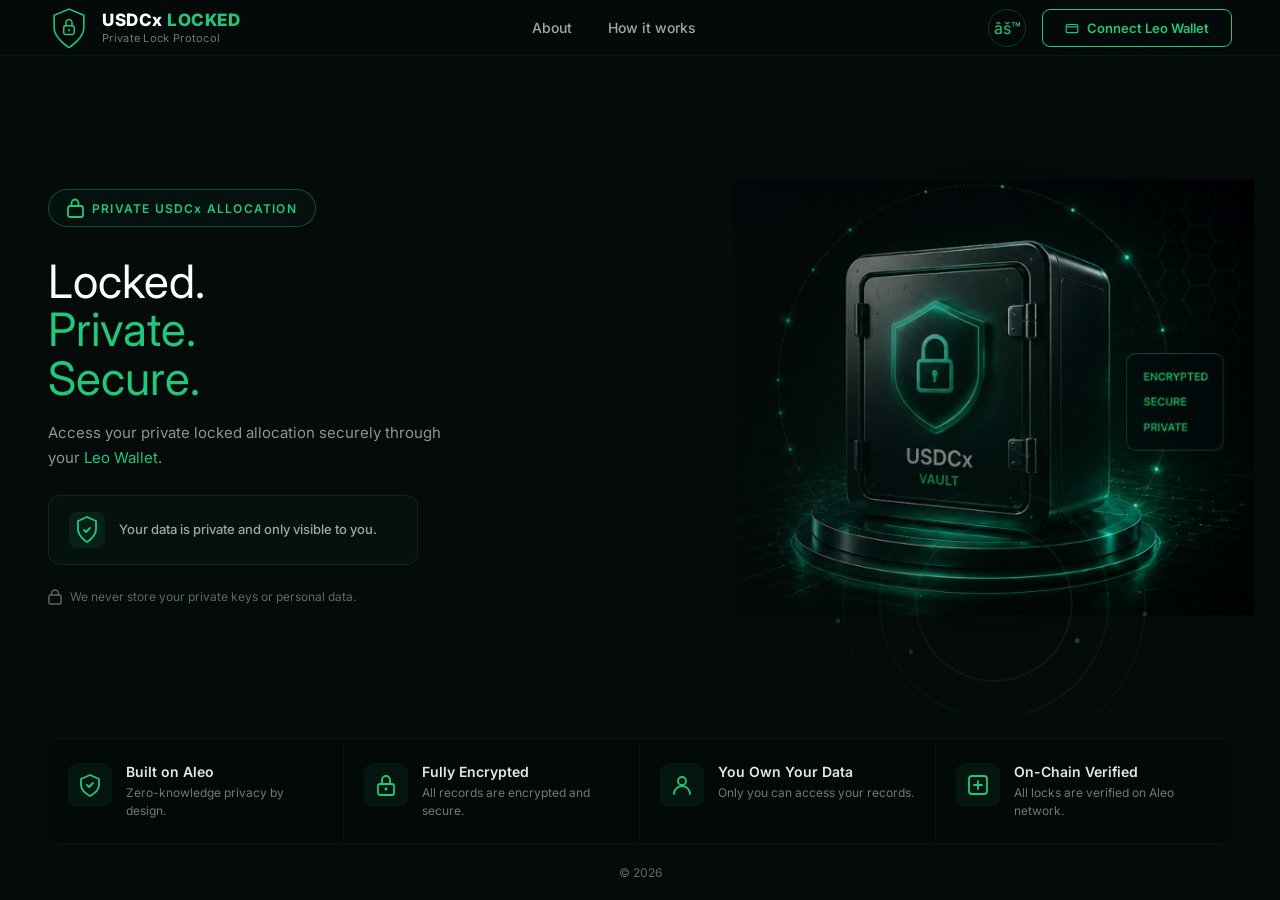
==== index.html @ 75bfa1ba "Initial USDCx LOCKED website" ====
﻿<!DOCTYPE html>
<html lang="en">
<head>
<meta charset="UTF-8">
<meta name="viewport" content="width=device-width, initial-scale=1.0, maximum-scale=1.0">
<title>USDCx LOCKED - Private Lock Protocol</title>
<link rel="preconnect" href="https://fonts.googleapis.com">
<link href="https://fonts.googleapis.com/css2?family=Inter:wght@400;500;600;700;800;900&display=swap" rel="stylesheet">
<style>
*{margin:0;padding:0;box-sizing:border-box}
html{scrollbar-width:thin;scrollbar-color:#1a2a24 #050a0b}
body{background:#050a0b;color:#c8d1ce;font-family:"Inter",sans-serif;overflow-x:hidden;min-height:100vh;display:flex;flex-direction:column;-webkit-font-smoothing:antialiased}
a{text-decoration:none;color:inherit}

/* ====== HEADER DESKTOP ====== */
.hdr{display:flex;align-items:center;justify-content:space-between;padding:0 48px;height:56px;border-bottom:1px solid rgba(34,199,122,.08);background:rgba(5,10,11,.92);backdrop-filter:blur(10px);position:sticky;top:0;z-index:50}
.hdr-left{display:flex;align-items:center;gap:12px}
.hdr-logo{width:42px;height:42px;color:#22c77a;flex-shrink:0}
.hdr-logo svg{width:42px;height:48px;display:block}
.hdr-brand h1{font-size:17px;font-weight:800;color:#fff;letter-spacing:.5px;line-height:1.2}
.hdr-brand h1 span{color:#22c77a}
.hdr-brand p{font-size:11px;color:#6b7b75;letter-spacing:.3px}
.hdr-nav{display:flex;align-items:center;gap:36px}
.hdr-nav a{color:#9daa9d;font-size:14px;font-weight:500;transition:color .2s}
.hdr-nav a:hover{color:#22c77a}
.hdr-right{display:flex;align-items:center;gap:16px}
.hdr-gear{width:38px;height:38px;border:1px solid rgba(34,199,122,.25);border-radius:50%;display:flex;align-items:center;justify-content:center;color:#22c77a;font-size:16px;cursor:pointer;transition:border-color .2s}
.hdr-gear:hover{border-color:rgba(34,199,122,.5)}
.btn-connect{display:flex;align-items:center;gap:8px;padding:10px 22px;border:1.5px solid #22c77a;border-radius:8px;background:transparent;color:#22c77a;font-size:13px;font-weight:600;cursor:pointer;font-family:inherit;transition:all .2s}
.btn-connect:hover{background:rgba(34,199,122,.1)}

/* ====== HERO DESKTOP ====== */
.hero{position:relative;display:flex;align-items:stretch;flex:1;max-width:1400px;margin:0 auto;width:100%;overflow:hidden;min-height:480px}
.hero-bg{position:absolute;top:0;left:0;width:100%;height:100%;pointer-events:none;z-index:0;overflow:hidden}
.vault-wrapper{position:absolute;right:2%;top:50%;transform:translateY(-50%);width:min(42vw,520px);height:auto;z-index:1}
.vault-glow{position:absolute;top:50%;left:50%;transform:translate(-50%,-50%);width:120%;height:120%;background:radial-gradient(circle,rgba(34,199,122,.08) 0%,transparent 60%);pointer-events:none}
.vault-effects{position:absolute;inset:0;pointer-events:none}
.vault-effects::before{content:"";position:absolute;left:50%;top:72%;width:100%;height:min(18vw,220px);transform:translate(-50%,0);pointer-events:none;opacity:.6;background:radial-gradient(circle at 50% 50%,transparent 0 27%,rgba(34,199,122,.18) 27.3% 27.7%,transparent 28% 40%,rgba(34,199,122,.13) 40.3% 40.7%,transparent 41% 53%,rgba(34,199,122,.10) 53.3% 53.7%,transparent 54%),radial-gradient(circle at 20% 58%,rgba(34,199,122,.65) 0 2px,transparent 2.8px),radial-gradient(circle at 34% 72%,rgba(34,199,122,.55) 0 1.7px,transparent 2.5px),radial-gradient(circle at 66% 67%,rgba(34,199,122,.62) 0 2px,transparent 2.8px),radial-gradient(circle at 79% 55%,rgba(34,199,122,.55) 0 1.7px,transparent 2.5px);filter:drop-shadow(0 0 7px rgba(34,199,122,.18))}
.vault-image{width:100%;height:auto;object-fit:contain;mix-blend-mode:screen;opacity:.92;filter:saturate(1.05) contrast(1.02);display:block}
.hero-overlay{position:absolute;top:0;left:0;width:100%;height:100%;background:linear-gradient(to right,rgba(5,10,11,1) 0%,rgba(5,10,11,1) 30%,rgba(5,10,11,.95) 45%,rgba(5,10,11,.6) 60%,rgba(5,10,11,.15) 80%,transparent 95%);z-index:2}
.hero-content{position:relative;z-index:3;flex:0 0 50%;max-width:500px;padding:40px 40px 40px 48px;display:flex;flex-direction:column;justify-content:center}

/* ====== BADGE ====== */
.badge{display:inline-flex;align-items:center;gap:8px;padding:8px 18px;border:1px solid rgba(34,199,122,.35);border-radius:30px;font-size:12px;font-weight:600;color:#22c77a;letter-spacing:1.2px;margin-bottom:30px;background:rgba(34,199,122,.04);align-self:flex-start;white-space:nowrap}
.badge-lock{width:17px;height:20px;display:inline-flex;align-items:center;justify-content:center;flex-shrink:0;color:currentColor}
.badge-lock svg{width:17px;height:20px;display:block}

/* ====== HEADING ====== */
.heading{margin-bottom:18px;line-height:1.05}
.heading .w{font-size:46px;font-weight:400;color:#fff;display:block}
.heading .g{font-size:46px;font-weight:400;color:#22c77a;display:block}

/* ====== SUB ====== */
.sub{font-size:15px;color:#8a9894;line-height:1.7;margin-bottom:24px;max-width:400px}
.sub a{color:#22c77a}

/* ====== PRIVACY CARD ====== */
.priv-box{display:flex;align-items:center;gap:14px;background:rgba(34,199,122,.04);border:1px solid rgba(34,199,122,.12);border-radius:12px;padding:16px 20px;margin-bottom:18px;max-width:370px}
.priv-icon{width:36px;height:36px;background:rgba(34,199,122,.08);border-radius:8px;display:flex;align-items:center;justify-content:center;flex-shrink:0;color:#22c77a}
.priv-icon svg{width:24px;height:28px;display:block}
.priv-text{font-size:13px;color:#9daa9d;line-height:1.5;font-weight:500}

/* ====== PRIVACY NOTE ====== */
.privacy-note{display:flex;align-items:center;gap:8px;margin-top:6px;font-size:12px;color:#5a6b65}
.privacy-note svg{width:14px;height:16px;flex-shrink:0;color:#5a6b65}

/* ====== FEATURES DESKTOP ====== */
.features{display:grid;grid-template-columns:repeat(4,1fr);border-top:1px solid rgba(34,199,122,.08);border-bottom:1px solid rgba(34,199,122,.08);margin:0 48px;background:rgba(2,9,7,.4);border-radius:14px;overflow:hidden}
.f{padding:24px 20px;border-right:1px solid rgba(34,199,122,.06);display:flex;align-items:flex-start;gap:14px}
.f:last-child{border-right:none}
.fi{width:44px;height:44px;background:rgba(34,199,122,.07);border-radius:10px;display:flex;align-items:center;justify-content:center;flex-shrink:0;color:#22c77a}
.fi svg{width:24px;height:24px;display:block}
.f h3{font-size:14px;font-weight:600;color:#e0e8e4;margin-bottom:4px}
.f p{font-size:12px;color:#6b7b75;line-height:1.5}

/* ====== FOOTER DESKTOP ====== */
.ftr{padding:20px 48px;text-align:center;font-size:12px;color:#3e4e48;display:flex;align-items:center;justify-content:center;gap:16px;margin-top:auto}
.ftr .copy{color:#5a6b65}

/* ====================================================
   MOBILE â€” â‰¤600px
   ==================================================== */
@media screen and (max-width:600px){
  html,body{width:100%;max-width:100%;min-width:0;overflow-x:hidden}
  body{overflow-y:auto}

  /* HEADER */
  .hdr{padding:0 12px;height:52px;min-height:52px}
  .hdr-left{gap:6px;min-width:0;flex:1 1 0}
  .hdr-logo{width:28px;height:28px;flex-shrink:0}
  .hdr-logo svg{width:28px;height:32px}
  .hdr-brand{min-width:0;overflow:hidden}
  .hdr-brand h1{font-size:11px;letter-spacing:.2px;white-space:nowrap}
  .hdr-brand p{display:none}
  .hdr-nav{display:none}
  .hdr-right{gap:6px;flex-shrink:0}
  .hdr-gear{width:26px;height:26px;font-size:11px;border-width:1px}
  .btn-connect{padding:5px 8px;gap:3px;font-size:8px;border-radius:5px;white-space:nowrap;overflow:hidden}
  .btn-connect svg{width:10px;height:10px;flex-shrink:0}

  /* HERO â€” full-width block */
  .hero{display:block !important;min-height:0 !important;height:auto !important;flex:none !important;overflow:hidden !important;max-width:none !important;position:relative !important}

  /* Vault â€” RIGHT side, behind text */
  .hero-bg{position:absolute;top:0;left:0;right:0;bottom:0;z-index:1;overflow:hidden}
  .vault-wrapper{position:absolute;right:-18px;top:72px;width:165px;z-index:1;transform:none}
  .vault-glow{display:none}
  .vault-effects{display:none}
  .vault-image{width:100%;height:auto;mix-blend-mode:screen;opacity:.82;filter:brightness(1.12) contrast(1.06) saturate(1.08)}
  .hero-overlay{display:block;position:absolute;top:0;left:0;width:100%;height:100%;background:linear-gradient(to right,rgba(5,10,11,1) 0%,rgba(5,10,11,.98) 30%,rgba(5,10,11,.82) 50%,rgba(5,10,11,.45) 70%,rgba(5,10,11,.15) 90%,transparent 100%);z-index:2}

  /* Text column */
  .hero-content{position:relative;z-index:3;flex:none;width:100%;max-width:100%;padding:16px 16px 8px;display:flex;flex-direction:column}

  .badge{padding:5px 12px;font-size:7.5px;letter-spacing:.7px;margin-bottom:14px;border-radius:20px}
  .badge-lock{width:11px;height:13px}
  .badge-lock svg{width:11px;height:13px}

  .heading{margin-bottom:8px}
  .heading .w,.heading .g{font-size:26px;line-height:1.02}

  .sub{font-size:11px;line-height:1.45;margin-bottom:14px;max-width:190px}

  .priv-box{max-width:328px;padding:10px 12px;gap:10px;margin-bottom:10px;border-radius:10px}
  .priv-icon{width:26px;height:26px;border-radius:6px}
  .priv-icon svg{width:16px;height:20px}
  .priv-text{font-size:10.5px;line-height:1.35}

  .privacy-note{font-size:9px;margin-top:4px}
  .privacy-note svg{width:10px;height:12px}

  /* FEATURES â€” single column stacked rows */
  .features{display:flex !important;flex-direction:column !important;margin:8px 16px;border-radius:10px;gap:0 !important;grid-template-columns:none !important}
  .f{padding:10px 14px;gap:10px;align-items:center;border-right:none !important;border-bottom:1px solid rgba(34,199,122,.06);min-height:44px;grid-column:auto !important;grid-row:auto !important}
  .f:last-child{border-bottom:none}
  .fi{width:30px;height:30px;border-radius:7px;flex-shrink:0}
  .fi svg{width:16px;height:16px}
  .f h3{font-size:11px;margin-bottom:0;white-space:nowrap}
  .f p{font-size:9px;line-height:1.25}

  /* FOOTER */
  .ftr{padding:12px 16px 16px;font-size:10px}
}

/* ====== 360px TWEAKS ====== */
@media screen and (max-width:380px){
  .vault-wrapper{
    position:absolute !important;
    width:200px !important;
    right:40px !important;
    top:-30px !important;
    bottom:auto !important;
    z-index:3;
    transform:none !important;
  }

  .heading .w,.heading .g{
    font-size:24px;
  }

  .sub{
    font-size:10px;
    max-width:175px;
  }
}

/* ====== 375â€“414px ====== */
@media screen and (min-width:361px) and (max-width:600px){
  .vault-wrapper{
    position:absolute !important;
    width:180px !important;
    right:35px !important;
    top:20px !important;
    bottom:auto !important;
    transform:none !important;
  }

  .heading .w,
  .heading .g{
    font-size:29px;
    line-height:1.05;
  }

  .sub{
    max-width:200px;
    font-size:12px;
    line-height:1.45;
  }

 .priv-text{
  font-size:12px;
  white-space:nowrap;
}

.priv-box{
  width:calc(100% + 8px);
  max-width:none;
}

.privacy-note{
  font-size:12px;
  line-height:1.4;
}

  .f h3{
    font-size:17px;
  }

  .f p{
    font-size:13px;
    line-height:1.3;
  }
.features{
  background:#03120f;
  border:1px solid rgba(0,230,150,.28);
  border-radius:18px;
  padding:6px 0;
  box-shadow:0 0 18px rgba(0,230,150,.06);
}

.f + .f{
  border-top:1px solid rgba(0,230,150,.12);
}
/* Ù†Ù‚Ø§Ø· Ù…ØªÙˆÙ‡Ø¬Ø© Ø­ÙˆÙ„ Ø§Ù„Ø®Ø²Ù†Ø© */
.vault-wrapper{
  overflow:visible;
}

.vault-wrapper::before,
.vault-wrapper::after{
  content:"";
  position:absolute;
  border-radius:50%;
  pointer-events:none;
  background:#16e7a3;
  filter:drop-shadow(0 0 5px rgba(22,231,163,.9));
  animation:vaultDots 2.8s ease-in-out infinite alternate;
}

.vault-wrapper::before{
  width:5px;
  height:5px;
  top:18px;
  left:-14px;
  box-shadow:
    30px -20px 0 -1px #0b9f75,
    175px -8px 0 1px #1cf0af,
    205px 55px 0 -1px #0acb8c,
    185px 140px 0 0 #15e4a0,
    15px 180px 0 -1px #0ab67e,
    -20px 105px 0 1px #20f5b4;
}

.vault-wrapper::after{
  width:3px;
  height:3px;
  top:48px;
  left:8px;
  opacity:.8;
  box-shadow:
    45px -30px 0 0 #1cf0af,
    155px 18px 0 -1px #0b9f75,
    215px 95px 0 0 #16e7a3,
    130px 175px 0 1px #0acb8c,
    -12px 145px 0 0 #1cf0af;
}

@keyframes vaultDots{
  from{opacity:.45}
  to{opacity:1}
}
}

/* ====== TABLET LANDSCAPE ====== */
@media screen and (min-width:601px) and (max-width:900px){
  .vault-wrapper{width:min(38vw,420px);right:0}
  .features{margin:0 20px}
  .hdr{padding:0 20px}
  .hero-content{padding:30px 24px 30px 32px}
}
</style>
</head>
<body>

<header class="hdr">
  <div class="hdr-left">
    <div class="hdr-logo" aria-label="USDCx LOCKED logo">
      <svg viewBox="0 0 48 54" fill="none">
        <path d="M24 2L7 9v14c0 12.5 17 23 17 23s17-10.5 17-23V9L24 2Z" stroke="currentColor" stroke-width="1.8"/>
        <rect x="18" y="21" width="12" height="10" rx="2" stroke="currentColor" stroke-width="1.7"/>
        <path d="M20.5 21v-3.5a3.5 3.5 0 0 1 7 0V21" stroke="currentColor" stroke-width="1.7" stroke-linecap="round"/>
        <circle cx="24" cy="26" r="1.2" fill="currentColor"/>
      </svg>
    </div>
    <div class="hdr-brand">
      <h1>USDCx <span>LOCKED</span></h1>
      <p>Private Lock Protocol</p>
    </div>
  </div>
  <nav class="hdr-nav">
    <a href="index.html">About</a>
    <a href="page2.html">How it works</a>
  </nav>
  <div class="hdr-right">
    <div class="hdr-gear">âš™</div>
    <button class="btn-connect" type="button">
      <svg width="14" height="14" viewBox="0 0 24 24" fill="none" stroke="currentColor" stroke-width="2"><rect x="2" y="6" width="20" height="14" rx="2"/><path d="M2 10h20"/></svg>
      Connect Leo Wallet
    </button>
  </div>
</header>

<section class="hero">
  <div class="hero-bg" aria-hidden="true">
    <div class="vault-wrapper">
      <div class="vault-glow"></div>
      <div class="vault-effects"></div>
      <img class="vault-image" src="[data-uri]" alt="USDCx Vault â€” Private, Encrypted, Secure">
    </div>
    <div class="hero-overlay"></div>
  </div>

  <div class="hero-content">
    <div class="badge">
      <div class="badge-lock">
        <svg viewBox="0 0 17 20" fill="none"><rect x="1" y="8" width="15" height="11" rx="2" stroke="currentColor" stroke-width="1.8"/><path d="M4.5 8V5a3.5 3.5 0 0 1 7 0v3" stroke="currentColor" stroke-width="1.8" stroke-linecap="round"/></svg>
      </div>
      PRIVATE USDCx ALLOCATION
    </div>

    <div class="heading">
      <span class="w">Locked.</span>
      <span class="g">Private.</span>
      <span class="g">Secure.</span>
    </div>

    <p class="sub">Access your private locked allocation securely through your <a href="#">Leo Wallet</a>.</p>

    <div class="priv-box">
      <div class="priv-icon">
        <svg viewBox="0 0 24 28" fill="none"><path d="M12 1L3 5v8c0 7.5 9 13 9 13s9-5.5 9-13V5L12 1Z" stroke="currentColor" stroke-width="1.8"/><path d="M9 14l2 2 4-4" stroke="currentColor" stroke-width="1.8" stroke-linecap="round" stroke-linejoin="round"/></svg>
      </div>
      <div class="priv-text">Your data is private and only visible to you.</div>
    </div>

    <div class="privacy-note">
      <svg viewBox="0 0 14 16" fill="none"><rect x="1" y="6" width="12" height="9" rx="1.5" stroke="currentColor" stroke-width="1.5"/><path d="M3.5 6V4.5a3.5 3.5 0 0 1 7 0V6" stroke="currentColor" stroke-width="1.5" stroke-linecap="round"/></svg>
      We never store your private keys or personal data.
    </div>
  </div>
</section>

<div class="features">
  <div class="f">
    <div class="fi">
      <svg viewBox="0 0 24 24" fill="none"><path d="M12 2L3 6v6c0 6.5 9 11 9 11s9-4.5 9-11V6L12 2Z" stroke="currentColor" stroke-width="1.8"/><path d="M9 12l2 2 4-4" stroke="currentColor" stroke-width="1.8" stroke-linecap="round" stroke-linejoin="round"/></svg>
    </div>
    <div><h3>Built on Aleo</h3><p>Zero-knowledge privacy by design.</p></div>
  </div>
  <div class="f">
    <div class="fi">
      <svg viewBox="0 0 24 24" fill="none"><rect x="4" y="11" width="16" height="11" rx="2" stroke="currentColor" stroke-width="1.8"/><path d="M8 11V7a4 4 0 0 1 8 0v4" stroke="currentColor" stroke-width="1.8"/><circle cx="12" cy="16" r="1.5" fill="currentColor"/></svg>
    </div>
    <div><h3>Fully Encrypted</h3><p>All records are encrypted and secure.</p></div>
  </div>
  <div class="f">
    <div class="fi">
      <svg viewBox="0 0 24 24" fill="none"><circle cx="12" cy="8" r="4" stroke="currentColor" stroke-width="1.8"/><path d="M4 21c0-4.4 3.6-8 8-8s8 3.6 8 8" stroke="currentColor" stroke-width="1.8" stroke-linecap="round"/></svg>
    </div>
    <div><h3>You Own Your Data</h3><p>Only you can access your records.</p></div>
  </div>
  <div class="f">
    <div class="fi">
      <svg viewBox="0 0 24 24" fill="none"><rect x="3" y="3" width="18" height="18" rx="3" stroke="currentColor" stroke-width="1.8"/><path d="M8 12h8M12 8v8" stroke="currentColor" stroke-width="1.8" stroke-linecap="round"/></svg>
    </div>
    <div><h3>On-Chain Verified</h3><p>All locks are verified on Aleo network.</p></div>
  </div>
</div>

<footer class="ftr">
  <span class="copy">&copy; 2026</span>
</footer>

<script src="./leo-wallet.bundle.js"></script>
</body>
</html>
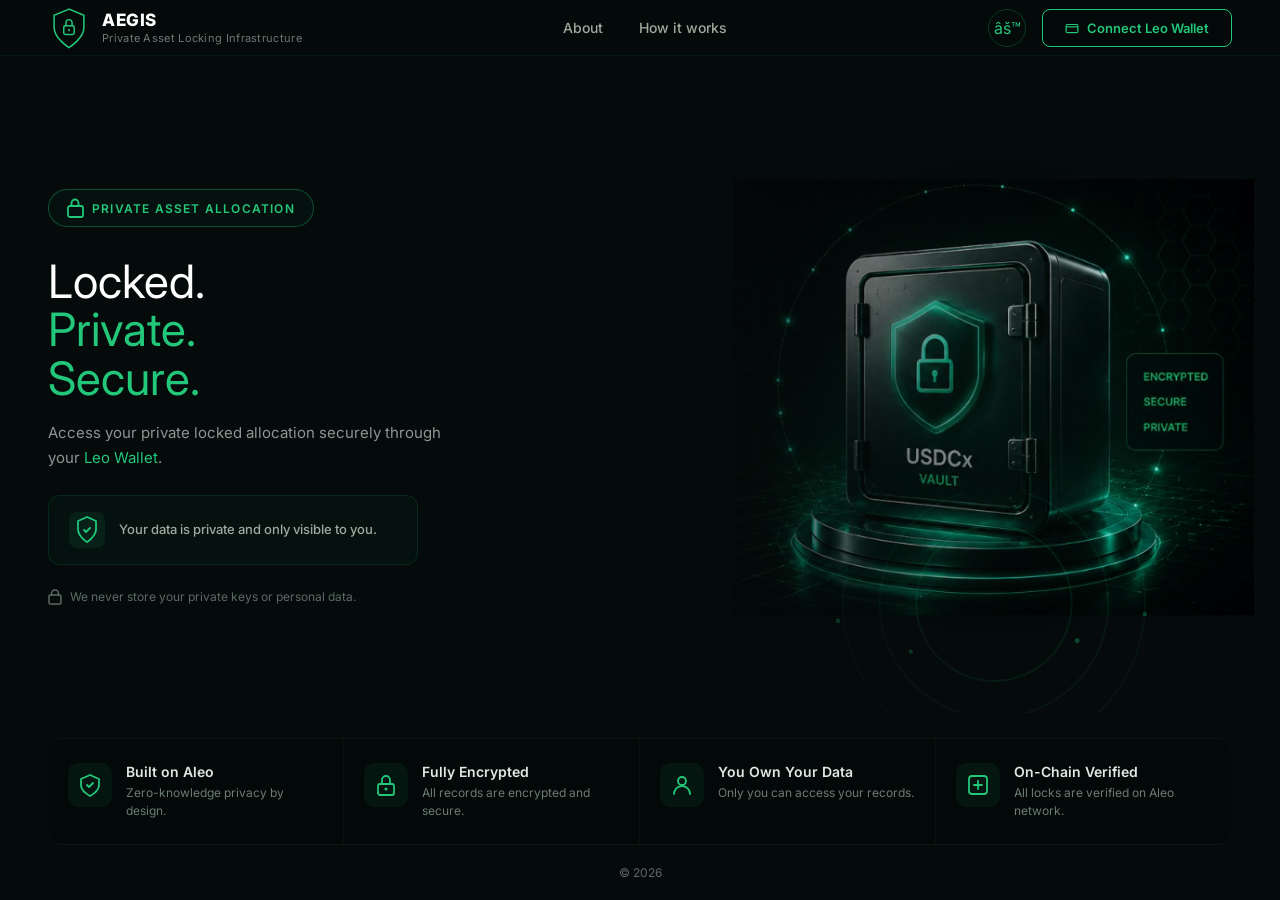
==== commit 65095848: "Finalize AEGIS USDCx LOCKED pages" ====
--- a/index.html
+++ b/index.html
@@ -3,7 +3,7 @@
 <head>
 <meta charset="UTF-8">
 <meta name="viewport" content="width=device-width, initial-scale=1.0, maximum-scale=1.0">
-<title>USDCx LOCKED - Private Lock Protocol</title>
+<title>AEGIS - Private Asset Locking Infrastructure</title>
 <link rel="preconnect" href="https://fonts.googleapis.com">
 <link href="https://fonts.googleapis.com/css2?family=Inter:wght@400;500;600;700;800;900&display=swap" rel="stylesheet">
 <style>
@@ -284,7 +284,7 @@
 
 <header class="hdr">
   <div class="hdr-left">
-    <div class="hdr-logo" aria-label="USDCx LOCKED logo">
+    <div class="hdr-logo" aria-label="AEGIS logo">
       <svg viewBox="0 0 48 54" fill="none">
         <path d="M24 2L7 9v14c0 12.5 17 23 17 23s17-10.5 17-23V9L24 2Z" stroke="currentColor" stroke-width="1.8"/>
         <rect x="18" y="21" width="12" height="10" rx="2" stroke="currentColor" stroke-width="1.7"/>
@@ -293,8 +293,8 @@
       </svg>
     </div>
     <div class="hdr-brand">
-      <h1>USDCx <span>LOCKED</span></h1>
-      <p>Private Lock Protocol</p>
+      <h1>AEGIS</h1>
+      <p>Private Asset Locking Infrastructure</p>
     </div>
   </div>
   <nav class="hdr-nav">
@@ -315,7 +315,7 @@
     <div class="vault-wrapper">
       <div class="vault-glow"></div>
       <div class="vault-effects"></div>
-      <img class="vault-image" src="[data-uri]" alt="USDCx Vault â€” Private, Encrypted, Secure">
+      <img class="vault-image" src="[data-uri]" alt="AEGIS Vault — Private, Encrypted, Secure">
     </div>
     <div class="hero-overlay"></div>
   </div>
@@ -325,7 +325,7 @@
       <div class="badge-lock">
         <svg viewBox="0 0 17 20" fill="none"><rect x="1" y="8" width="15" height="11" rx="2" stroke="currentColor" stroke-width="1.8"/><path d="M4.5 8V5a3.5 3.5 0 0 1 7 0v3" stroke="currentColor" stroke-width="1.8" stroke-linecap="round"/></svg>
       </div>
-      PRIVATE USDCx ALLOCATION
+      PRIVATE ASSET ALLOCATION
     </div>
 
     <div class="heading">
